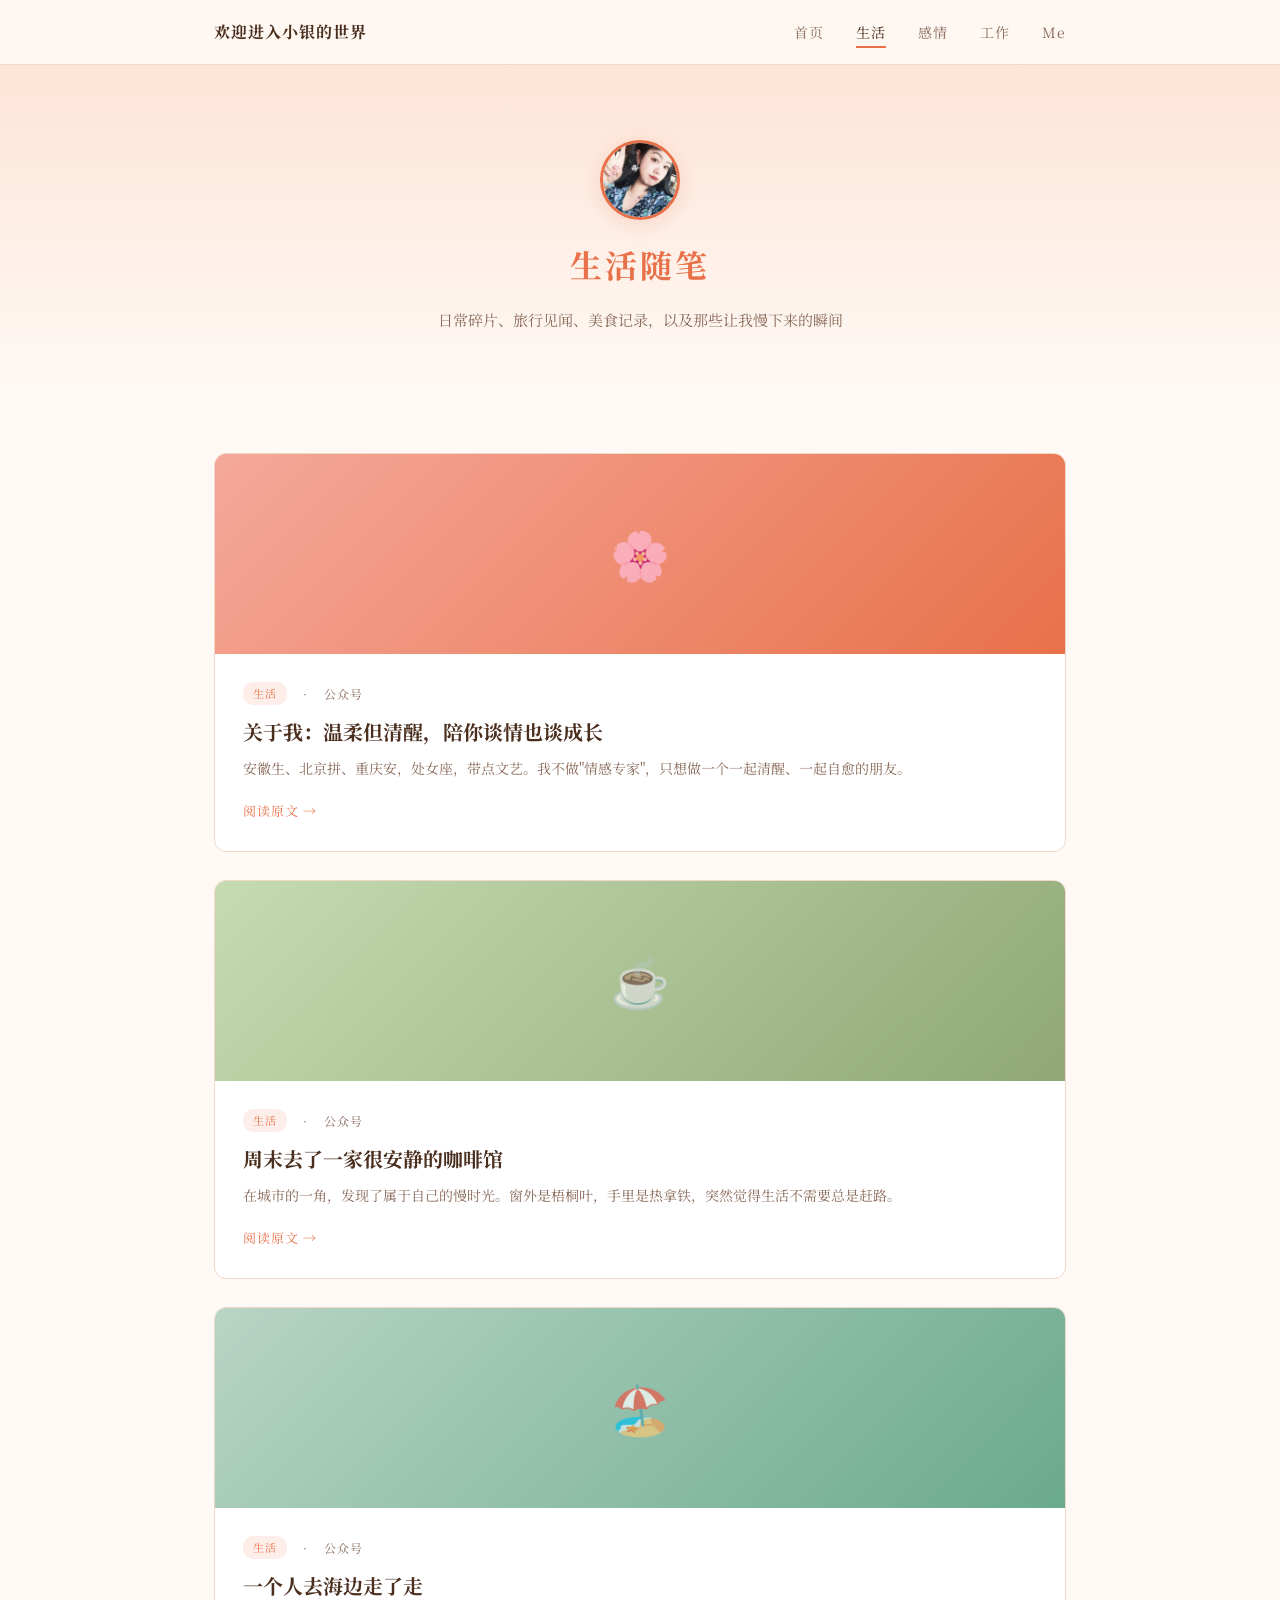
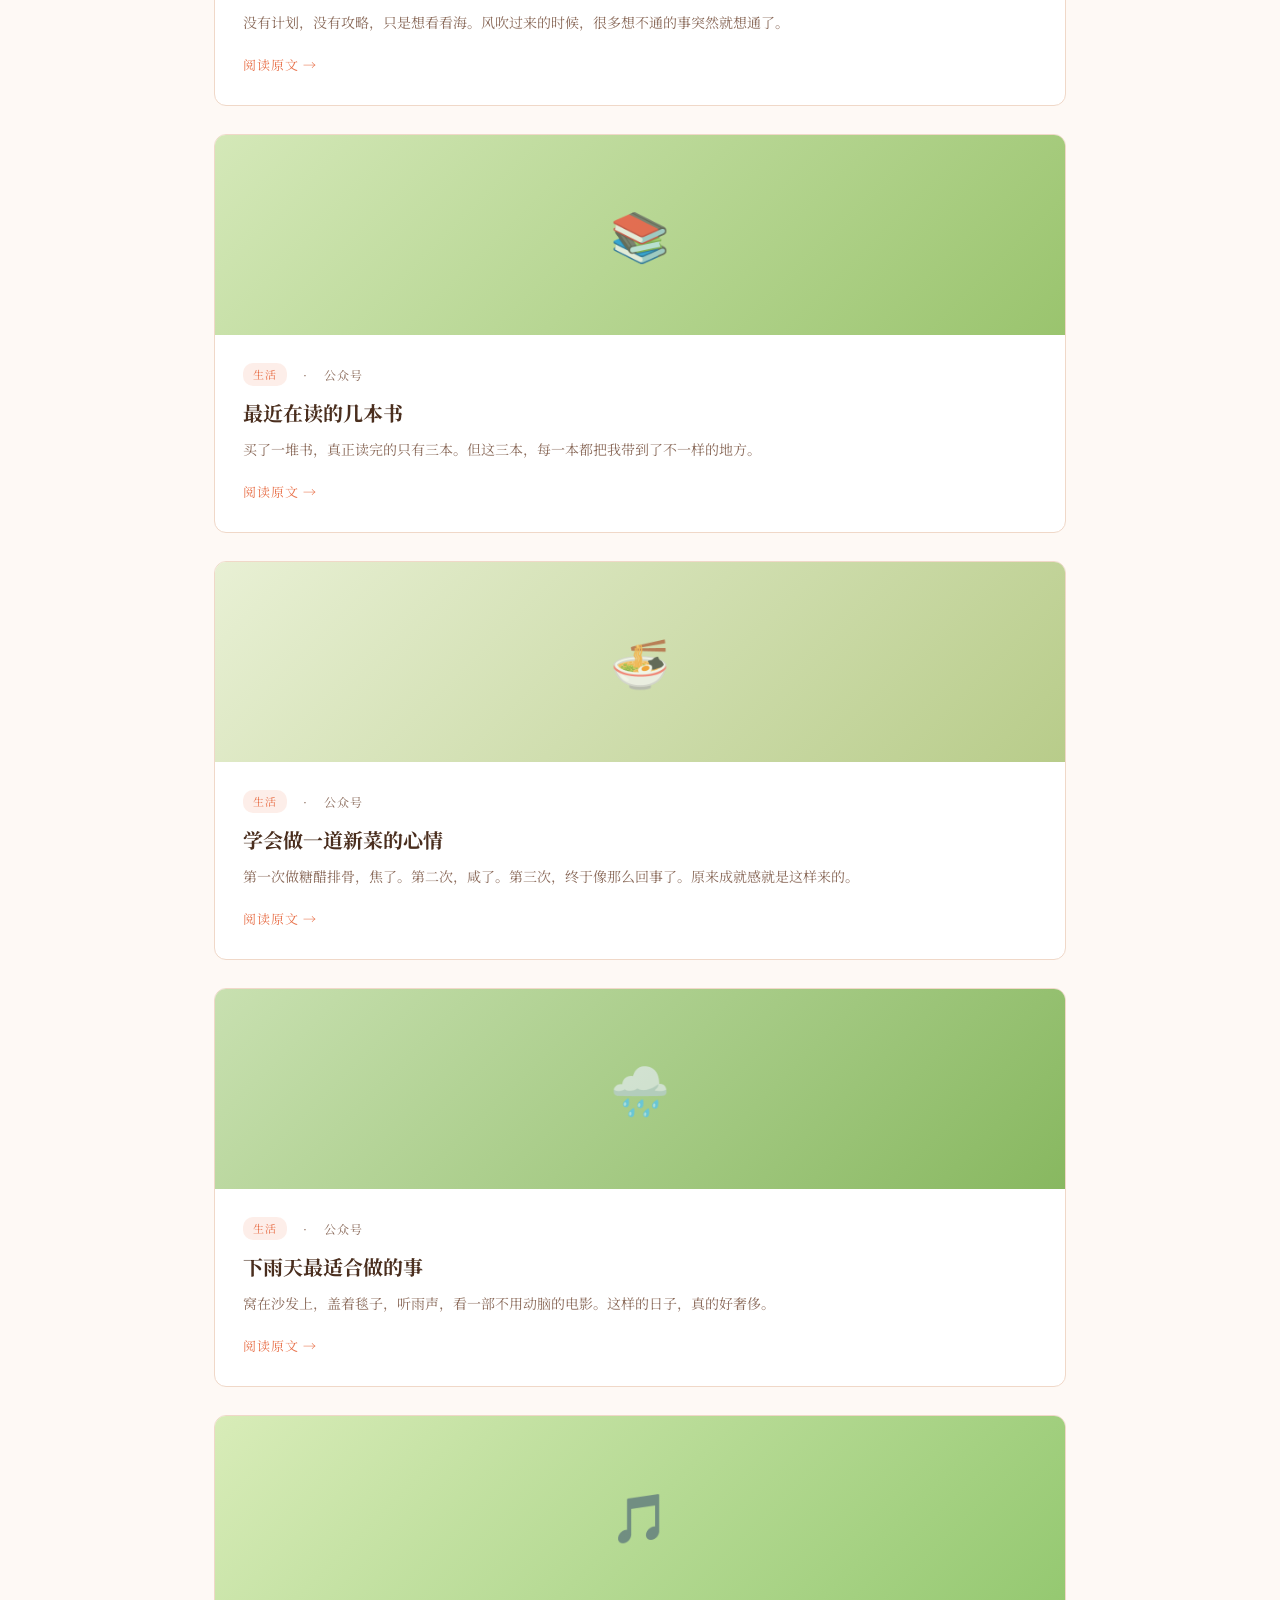
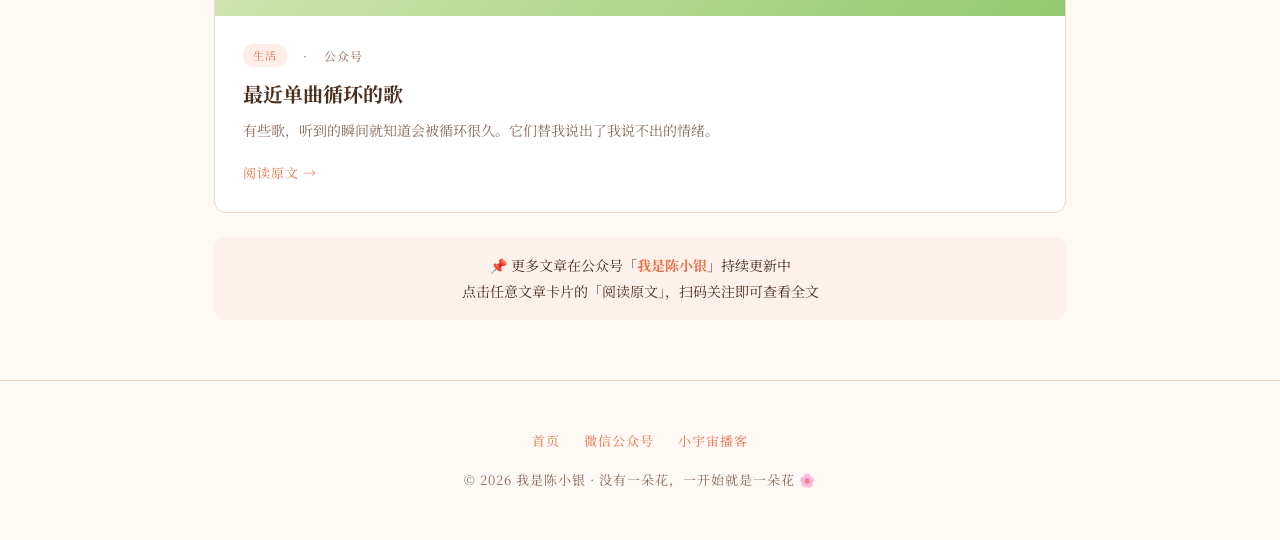
==== life.html @ 2db0ca1d "初始网站：陈小银个人网站 v1" ====
<!DOCTYPE html>
<html lang="zh-CN">
<head>
  <meta charset="UTF-8">
  <meta name="viewport" content="width=device-width, initial-scale=1.0">
  <title>生活 — 我是陈小银</title>
  <link href="https://fonts.googleapis.com/css2?family=Noto+Serif+SC:wght@400;700&display=swap" rel="stylesheet">
  <link rel="stylesheet" href="css/style.css">
</head>
<body>

<nav class="nav" id="nav">
  <div class="nav-inner">
    <a href="index.html" class="nav-logo" style="font-size:16px;letter-spacing:1px;">欢迎进入小银的世界</a>
    <ul class="nav-links" id="navLinks">
      <li><a href="index.html">首页</a></li>
      <li><a href="life.html" class="active">生活</a></li>
      <li><a href="feelings.html">感情</a></li>
      <li><a href="work.html">工作</a></li>
      <li><a href="index.html#about">Me</a></li>
    </ul>
    <button class="nav-toggle" id="navToggle"><span></span><span></span><span></span></button>
  </div>
</nav>

<section class="cat-hero" style="background:linear-gradient(180deg,#fde0d0,var(--cream));">
  <div style="width:80px;height:80px;border-radius:50%;overflow:hidden;margin:0 auto 16px;box-shadow:0 4px 20px rgba(232,113,74,0.2);border:3px solid var(--orange);">
    <img src="../images/life-hero.png" alt="" style="width:100%;height:100%;object-fit:cover;">
  </div>
  <h1 style="color:var(--orange);">生活随笔</h1>
  <p>日常碎片、旅行见闻、美食记录，以及那些让我慢下来的瞬间</p>
</section>

<div class="section">
  <div class="article-list">

    <div class="article-card" onclick="document.getElementById('wechat-qrcode').style.display='flex';" style="cursor:pointer;">
      <div class="article-thumb" style="background:linear-gradient(135deg,#f5a89a,#e8714a);">🌸</div>
      <div class="article-body">
        <div class="article-meta">
          <span class="article-cat life">生活</span>
          <span class="dot"></span>
          <span>公众号</span>
        </div>
        <h3>关于我：温柔但清醒，陪你谈情也谈成长</h3>
        <p>安徽生、北京拼、重庆安，处女座，带点文艺。我不做"情感专家"，只想做一个一起清醒、一起自愈的朋友。</p>
        <span class="article-link" style="color:var(--orange);">阅读原文 →</span>
      </div>
    </div>

    <div class="article-card" onclick="document.getElementById('wechat-qrcode').style.display='flex';" style="cursor:pointer;">
      <div class="article-thumb" style="background:linear-gradient(135deg,#c5dbb2,#8fa876);">☕</div>
      <div class="article-body">
        <div class="article-meta">
          <span class="article-cat life">生活</span>
          <span class="dot"></span>
          <span>公众号</span>
        </div>
        <h3>周末去了一家很安静的咖啡馆</h3>
        <p>在城市的一角，发现了属于自己的慢时光。窗外是梧桐叶，手里是热拿铁，突然觉得生活不需要总是赶路。</p>
        <span class="article-link" style="color:var(--orange);">阅读原文 →</span>
      </div>
    </div>

    <div class="article-card" onclick="document.getElementById('wechat-qrcode').style.display='flex';" style="cursor:pointer;">
      <div class="article-thumb" style="background:linear-gradient(135deg,#b8d4c5,#6aaa8e);">🏖️</div>
      <div class="article-body">
        <div class="article-meta">
          <span class="article-cat life">生活</span>
          <span class="dot"></span>
          <span>公众号</span>
        </div>
        <h3>一个人去海边走了走</h3>
        <p>没有计划，没有攻略，只是想看看海。风吹过来的时候，很多想不通的事突然就想通了。</p>
        <span class="article-link" style="color:var(--orange);">阅读原文 →</span>
      </div>
    </div>

    <div class="article-card" onclick="document.getElementById('wechat-qrcode').style.display='flex';" style="cursor:pointer;">
      <div class="article-thumb" style="background:linear-gradient(135deg,#d4e8b8,#9ac46e);">📚</div>
      <div class="article-body">
        <div class="article-meta">
          <span class="article-cat life">生活</span>
          <span class="dot"></span>
          <span>公众号</span>
        </div>
        <h3>最近在读的几本书</h3>
        <p>买了一堆书，真正读完的只有三本。但这三本，每一本都把我带到了不一样的地方。</p>
        <span class="article-link" style="color:var(--orange);">阅读原文 →</span>
      </div>
    </div>

    <div class="article-card" onclick="document.getElementById('wechat-qrcode').style.display='flex';" style="cursor:pointer;">
      <div class="article-thumb" style="background:linear-gradient(135deg,#e8f0d4,#b8cc8a);">🍜</div>
      <div class="article-body">
        <div class="article-meta">
          <span class="article-cat life">生活</span>
          <span class="dot"></span>
          <span>公众号</span>
        </div>
        <h3>学会做一道新菜的心情</h3>
        <p>第一次做糖醋排骨，焦了。第二次，咸了。第三次，终于像那么回事了。原来成就感就是这样来的。</p>
        <span class="article-link" style="color:var(--orange);">阅读原文 →</span>
      </div>
    </div>

    <div class="article-card" onclick="document.getElementById('wechat-qrcode').style.display='flex';" style="cursor:pointer;">
      <div class="article-thumb" style="background:linear-gradient(135deg,#c8e0b0,#88b860);">🌧️</div>
      <div class="article-body">
        <div class="article-meta">
          <span class="article-cat life">生活</span>
          <span class="dot"></span>
          <span>公众号</span>
        </div>
        <h3>下雨天最适合做的事</h3>
        <p>窝在沙发上，盖着毯子，听雨声，看一部不用动脑的电影。这样的日子，真的好奢侈。</p>
        <span class="article-link" style="color:var(--orange);">阅读原文 →</span>
      </div>
    </div>

    <div class="article-card" onclick="document.getElementById('wechat-qrcode').style.display='flex';" style="cursor:pointer;">
      <div class="article-thumb" style="background:linear-gradient(135deg,#d8ecb8,#94c870);">🎵</div>
      <div class="article-body">
        <div class="article-meta">
          <span class="article-cat life">生活</span>
          <span class="dot"></span>
          <span>公众号</span>
        </div>
        <h3>最近单曲循环的歌</h3>
        <p>有些歌，听到的瞬间就知道会被循环很久。它们替我说出了我说不出的情绪。</p>
        <span class="article-link" style="color:var(--orange);">阅读原文 →</span>
      </div>
    </div>

  </div>

  <div style="text-align:center;margin-top:24px;padding:16px;background:rgba(232,113,74,0.06);border-radius:12px;">
    <p style="color:var(--brown-d);font-size:14px;line-height:1.8;">📌 更多文章在公众号「<strong style="color:var(--orange);">我是陈小银</strong>」持续更新中<br>点击任意文章卡片的「阅读原文」，扫码关注即可查看全文</p>
  </div>
</div>

<!-- 微信公众号弹窗（默认隐藏） -->
<div id="wechat-qrcode" style="display:none; position:fixed; top:0;left:0;right:0;bottom:0;z-index:200;background:rgba(60,50,40,0.7); align-items:center; justify-content:center;" onclick="this.style.display='none'">
  <div style="background:#fff; border-radius:16px; padding:32px; text-align:center; max-width:320px;" onclick="event.stopPropagation()">
    <img src="../images/qrcode-wechat.png" alt="微信公众号二维码" style="width:220px;height:220px;object-fit:contain;border-radius:12px;margin-bottom:16px;">
    <h3 style="color:var(--brown-d);margin-bottom:8px;">📱 在公众号看全文</h3>
    <p style="color:var(--text-l);font-size:14px;line-height:1.6;">搜索「<strong style="color:var(--orange);">我是陈小银</strong>」关注我<br>或微信扫码直接进入 🌸</p>
    <button onclick="document.getElementById('wechat-qrcode').style.display='none'" style="margin-top:16px;padding:8px 28px;border:1px solid var(--border);border-radius:20px;background:none;color:var(--text-l);cursor:pointer;font-size:13px;">关闭</button>
  </div>
</div>

<footer class="footer">
  <div class="footer-links">
    <a href="../index.html">首页</a>
    <a href="#" onclick="event.preventDefault(); document.getElementById('wechat-qrcode').style.display='flex';">微信公众号</a>
    <a href="https://www.xiaoyuzhoufm.com" target="_blank">小宇宙播客</a>
  </div>
  <p>© 2026 我是陈小银 · 没有一朵花，一开始就是一朵花 🌸</p>
</footer>

<script>
  window.addEventListener('scroll', () => {
    document.getElementById('nav').classList.toggle('scrolled', window.scrollY > 10);
  });
  const t = document.getElementById('navToggle');
  const l = document.getElementById('navLinks');
  t.addEventListener('click', () => { t.classList.toggle('open'); l.classList.toggle('open'); });
</script>
</body>
</html>
---- css/style.css ----
/* ========== 全局变量 ========== */
:root {
  --cream:    #fef9f5;
  --warm:     #fde8d8;
  --brown:    #6b4a3a;
  --brown-d:  #4a2e1e;
  --orange:   #e8714a;
  --orange-l: #f5a89a;
  --coral:    #e8543a;
  --peach:    #f5c6aa;
  --gold:     #e8a33d;
  --text:     #3a2820;
  --text-l:   #8a6a5a;
  --border:   #f0d8c8;
  --white:    #ffffff;
  --shadow:   0 2px 20px rgba(232,113,74,0.10);
  --radius:   12px;
}

/* ========== 重置 ========== */
*, *::before, *::after { margin:0; padding:0; box-sizing:border-box; }

html { scroll-behavior:smooth; }

body {
  font-family: "Noto Serif SC", "Source Han Serif CN", Georgia, "Times New Roman", serif;
  background: var(--cream);
  color: var(--text);
  line-height: 1.8;
  -webkit-font-smoothing: antialiased;
}

a { color:inherit; text-decoration:none; }
img { max-width:100%; display:block; }

/* ========== 导航 ========== */
.nav {
  position: fixed; top:0; left:0; right:0;
  z-index: 100;
  background: rgba(254,249,245,0.92);
  backdrop-filter: blur(12px);
  -webkit-backdrop-filter: blur(12px);
  border-bottom: 1px solid var(--border);
  transition: box-shadow 0.3s;
}
.nav.scrolled { box-shadow: var(--shadow); }

.nav-inner {
  max-width: 900px;
  margin: 0 auto;
  padding: 0 24px;
  height: 64px;
  display: flex;
  align-items: center;
  justify-content: space-between;
}

.nav-logo {
  font-size: 20px;
  font-weight: 700;
  color: var(--brown-d);
  letter-spacing: 1px;
}

.nav-links {
  display: flex;
  gap: 32px;
  list-style: none;
}

.nav-links a {
  font-size: 14px;
  color: var(--text-l);
  letter-spacing: 1px;
  padding: 4px 0;
  position: relative;
  transition: color 0.3s;
}
.nav-links a::after {
  content:"";
  position: absolute;
  bottom: -2px; left:0; right:0;
  height: 2px;
  background: var(--orange);
  transform: scaleX(0);
  transition: transform 0.3s;
}
.nav-links a:hover,
.nav-links a.active {
  color: var(--brown-d);
}
.nav-links a:hover::after,
.nav-links a.active::after { transform:scaleX(1); }

/* 手机导航 */
.nav-toggle {
  display: none;
  background: none; border: none;
  cursor: pointer;
  width: 28px; height: 20px;
  position: relative;
}
.nav-toggle span {
  display: block;
  width: 100%; height: 2px;
  background: var(--brown-d);
  position: absolute;
  transition: all 0.3s;
}
.nav-toggle span:nth-child(1) { top:0; }
.nav-toggle span:nth-child(2) { top:9px; }
.nav-toggle span:nth-child(3) { top:18px; }
.nav-toggle.open span:nth-child(1) { top:9px; transform:rotate(45deg); }
.nav-toggle.open span:nth-child(2) { opacity:0; }
.nav-toggle.open span:nth-child(3) { top:9px; transform:rotate(-45deg); }

/* ========== 主页头部 ========== */
.hero {
  padding: 140px 24px 80px;
  text-align: center;
  background: linear-gradient(180deg, var(--warm) 0%, var(--cream) 100%);
}

.hero-avatar {
  width: 110px; height: 110px;
  border-radius: 50%;
  background: linear-gradient(135deg, var(--sage-l), var(--peach));
  margin: 0 auto 28px;
  display: flex;
  align-items: center;
  justify-content: center;
  font-size: 42px;
  color: var(--white);
  box-shadow: 0 8px 32px rgba(232,113,74,0.25);
}

.hero h1 {
  font-size: 36px;
  font-weight: 700;
  color: var(--brown-d);
  margin-bottom: 12px;
  letter-spacing: 2px;
}

.hero-tagline {
  font-size: 16px;
  color: var(--text-l);
  max-width: 500px;
  margin: 0 auto 32px;
  line-height: 1.7;
}

.hero-tags {
  display: flex;
  justify-content: center;
  gap: 12px;
  flex-wrap: wrap;
}

.tag {
  display: inline-block;
  padding: 6px 18px;
  border-radius: 20px;
  font-size: 13px;
  letter-spacing: 1px;
  border: 1px solid var(--border);
  color: var(--text-l);
  background: var(--white);
  transition: all 0.3s;
  cursor: pointer;
}
.tag:hover {
  border-color: var(--orange);
  color: var(--orange);
  background: rgba(232,113,74,0.08);
}

/* ========== 内容区通用 ========== */
.section {
  max-width: 900px;
  margin: 0 auto;
  padding: 60px 24px;
}

.section-header {
  text-align: center;
  margin-bottom: 48px;
}

.section-header h2 {
  font-size: 26px;
  font-weight: 700;
  color: var(--brown-d);
  letter-spacing: 2px;
  margin-bottom: 8px;
}

.section-header p {
  font-size: 14px;
  color: var(--text-l);
  letter-spacing: 1px;
}

/* ========== 分类导航卡片 ========== */
.categories {
  display: grid;
  grid-template-columns: repeat(3, 1fr);
  gap: 24px;
  margin-bottom: 60px;
}

.cat-card {
  background: var(--white);
  border-radius: var(--radius);
  padding: 36px 28px;
  text-align: center;
  border: 1px solid var(--border);
  transition: all 0.35s;
  cursor: pointer;
}
.cat-card:hover {
  transform: translateY(-4px);
  box-shadow: 0 12px 40px rgba(90,70,50,0.12);
  border-color: transparent;
}

.cat-icon {
  width: 56px; height: 56px;
  border-radius: 16px;
  margin: 0 auto 20px;
  display: flex;
  align-items: center;
  justify-content: center;
  font-size: 26px;
}

.cat-card.life .cat-icon    { background: rgba(232,113,74,0.15); }
.cat-card.feeling .cat-icon { background: rgba(245,168,154,0.18); }
.cat-card.work .cat-icon    { background: rgba(232,163,61,0.15); }

.cat-card h3 {
  font-size: 18px;
  font-weight: 700;
  color: var(--brown-d);
  margin-bottom: 8px;
  letter-spacing: 1px;
}

.cat-card p {
  font-size: 13px;
  color: var(--text-l);
  line-height: 1.6;
}

.cat-count {
  display: inline-block;
  margin-top: 16px;
  font-size: 12px;
  color: var(--orange);
  letter-spacing: 1px;
}

/* ========== 文章卡片 ========== */
.article-list {
  display: flex;
  flex-direction: column;
  gap: 28px;
}

.article-card {
  background: var(--white);
  border-radius: var(--radius);
  overflow: hidden;
  border: 1px solid var(--border);
  transition: all 0.35s;
  display: flex;
  flex-direction: column;
}
.article-card:hover {
  transform: translateY(-3px);
  box-shadow: 0 8px 32px rgba(90,70,50,0.10);
  border-color: transparent;
}

.article-card a { display:flex; flex-direction:column; height:100%; }

.article-thumb {
  width: 100%;
  height: 200px;
  background: linear-gradient(135deg, var(--warm), var(--sage-l));
  display: flex;
  align-items: center;
  justify-content: center;
  font-size: 48px;
  color: rgba(255,255,255,0.7);
}

.article-body {
  padding: 28px;
  flex: 1;
  display: flex;
  flex-direction: column;
}

.article-meta {
  display: flex;
  align-items: center;
  gap: 12px;
  margin-bottom: 12px;
  font-size: 12px;
  color: var(--text-l);
  letter-spacing: 1px;
}

.article-meta .dot::before { content:"·"; margin:0 4px; }

.article-cat {
  display: inline-block;
  padding: 2px 10px;
  border-radius: 10px;
  font-size: 11px;
  letter-spacing: 1px;
}
.article-cat.life     { background:rgba(232,113,74,0.12); color:var(--orange); }
.article-cat.feeling  { background:rgba(245,168,154,0.18); color:var(--coral); }
.article-cat.work     { background:rgba(232,163,61,0.12);  color:var(--gold); }

.article-body h3 {
  font-size: 20px;
  font-weight: 700;
  color: var(--brown-d);
  line-height: 1.5;
  margin-bottom: 10px;
}

.article-body p {
  font-size: 14px;
  color: var(--text-l);
  line-height: 1.7;
  flex: 1;
}

.article-link {
  margin-top: 18px;
  font-size: 13px;
  color: var(--orange);
  letter-spacing: 1px;
  display: flex;
  align-items: center;
  gap: 6px;
  transition: gap 0.3s;
}
.article-card:hover .article-link { gap: 10px; }

/* ========== 关于我 ========== */
.about {
  background: var(--warm);
  border-radius: 16px;
  padding: 48px 36px;
  display: flex;
  gap: 40px;
  align-items: center;
}

.about-text { flex:1; }

.about-text h2 {
  font-size: 24px;
  font-weight: 700;
  color: var(--brown-d);
  margin-bottom: 16px;
  letter-spacing: 1px;
}

.about-text p {
  font-size: 15px;
  color: var(--text-l);
  line-height: 1.9;
  margin-bottom: 12px;
}

.about-img {
  width: 180px; height: 180px;
  border-radius: 50%;
  background: linear-gradient(135deg, var(--sage-l), var(--peach), var(--coral));
  flex-shrink: 0;
  display: flex;
  align-items: center;
  justify-content: center;
  font-size: 64px;
  color: rgba(255,255,255,0.8);
  box-shadow: 0 8px 32px rgba(212,134,107,0.20);
}

/* ========== 页脚 ========== */
.footer {
  text-align: center;
  padding: 48px 24px;
  border-top: 1px solid var(--border);
  font-size: 13px;
  color: var(--text-l);
  letter-spacing: 1px;
}

.footer a {
  color: var(--orange);
  transition: color 0.3s;
}
.footer a:hover { color: var(--brown-d); }

.footer-links {
  display: flex;
  justify-content: center;
  gap: 24px;
  margin-bottom: 16px;
}

/* ========== 分类页面 ========== */
.cat-hero {
  padding: 140px 24px 60px;
  text-align: center;
}
.cat-hero h1 {
  font-size: 32px;
  font-weight: 700;
  color: var(--brown-d);
  letter-spacing: 3px;
  margin-bottom: 12px;
}
.cat-hero p {
  font-size: 15px;
  color: var(--text-l);
}

/* ========== 文章详情页 ========== */
.article-hero {
  padding: 140px 24px 60px;
  text-align: center;
  background: linear-gradient(180deg, var(--warm) 0%, var(--cream) 100%);
}

.article-hero h1 {
  font-size: 32px;
  font-weight: 700;
  color: var(--brown-d);
  max-width: 700px;
  margin: 0 auto 20px;
  line-height: 1.4;
  letter-spacing: 1px;
}

.article-hero .meta {
  font-size: 13px;
  color: var(--text-l);
  letter-spacing: 1px;
}

.article-content {
  max-width: 720px;
  margin: 0 auto;
  padding: 60px 24px 80px;
  font-size: 16px;
  line-height: 2;
  color: var(--text);
}

.article-content h2 {
  font-size: 22px;
  font-weight: 700;
  color: var(--brown-d);
  margin: 40px 0 16px;
  letter-spacing: 1px;
}

.article-content p {
  margin-bottom: 20px;
}

.article-content blockquote {
  border-left: 3px solid var(--orange);
  padding: 16px 24px;
  margin: 28px 0;
  background: rgba(232,113,74,0.06);
  border-radius: 0 var(--radius) var(--radius) 0;
  font-style: italic;
  color: var(--text-l);
}

/* ========== 返回链接 ========== */
.back-link {
  display: inline-flex;
  align-items: center;
  gap: 6px;
  font-size: 14px;
  color: var(--text-l);
  letter-spacing: 1px;
  margin-bottom: 32px;
  transition: color 0.3s;
}
.back-link:hover { color: var(--sage); }

/* ========== 响应式 ========== */
@media (max-width:768px) {
  .nav-links { 
    display: none;
    position: absolute;
    top: 64px; left:0; right:0;
    background: rgba(250,248,245,0.98);
    backdrop-filter: blur(12px);
    flex-direction: column;
    padding: 20px 24px;
    gap: 20px;
    border-bottom: 1px solid var(--border);
  }
  .nav-links.open { display:flex; }
  .nav-toggle { display:block; }

  .hero h1 { font-size: 28px; }
  .hero { padding: 120px 20px 60px; }

  .categories { grid-template-columns:1fr; gap:16px; }

  .about { flex-direction:column; text-align:center; padding:36px 24px; }
  .about-img { width:140px; height:140px; font-size:48px; }

  .article-card a { flex-direction:column; }
  .article-thumb { height:160px; }

  .cat-hero h1 { font-size: 26px; }
  .article-hero h1 { font-size: 26px; }
}
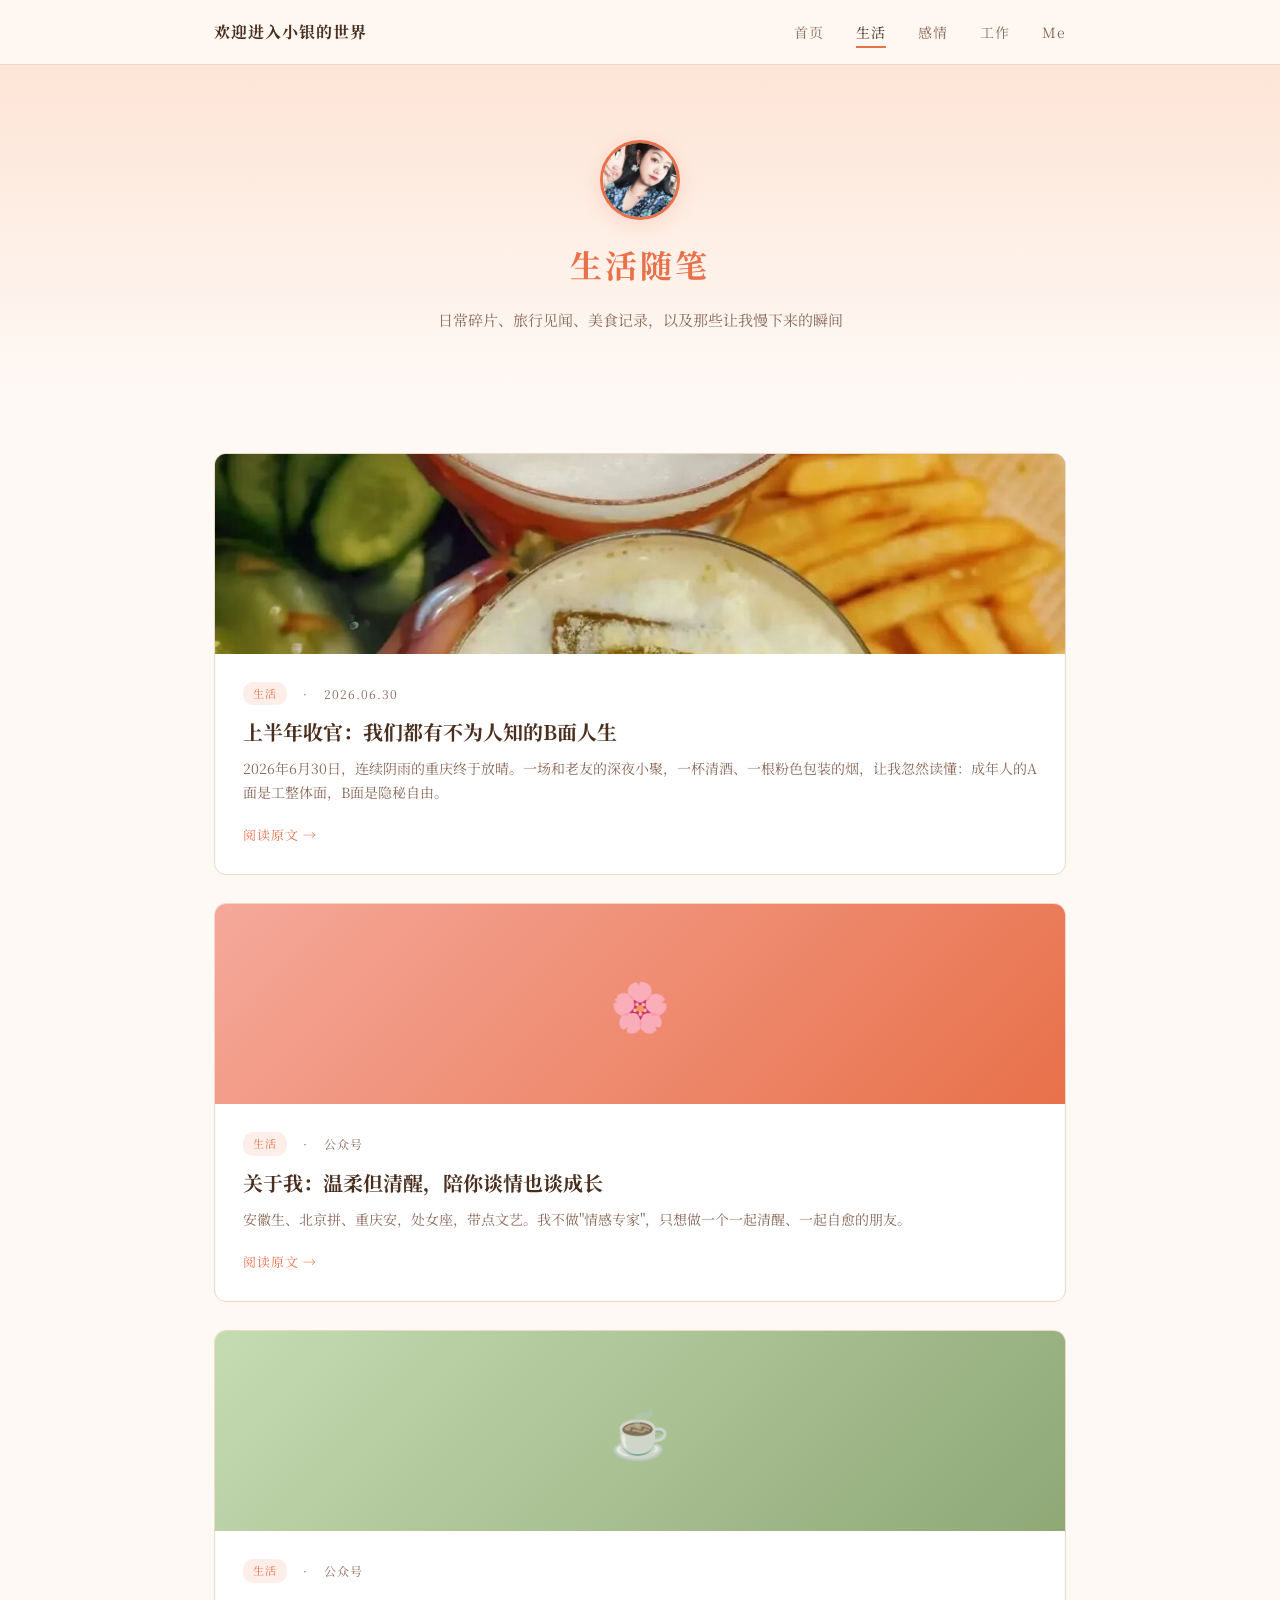
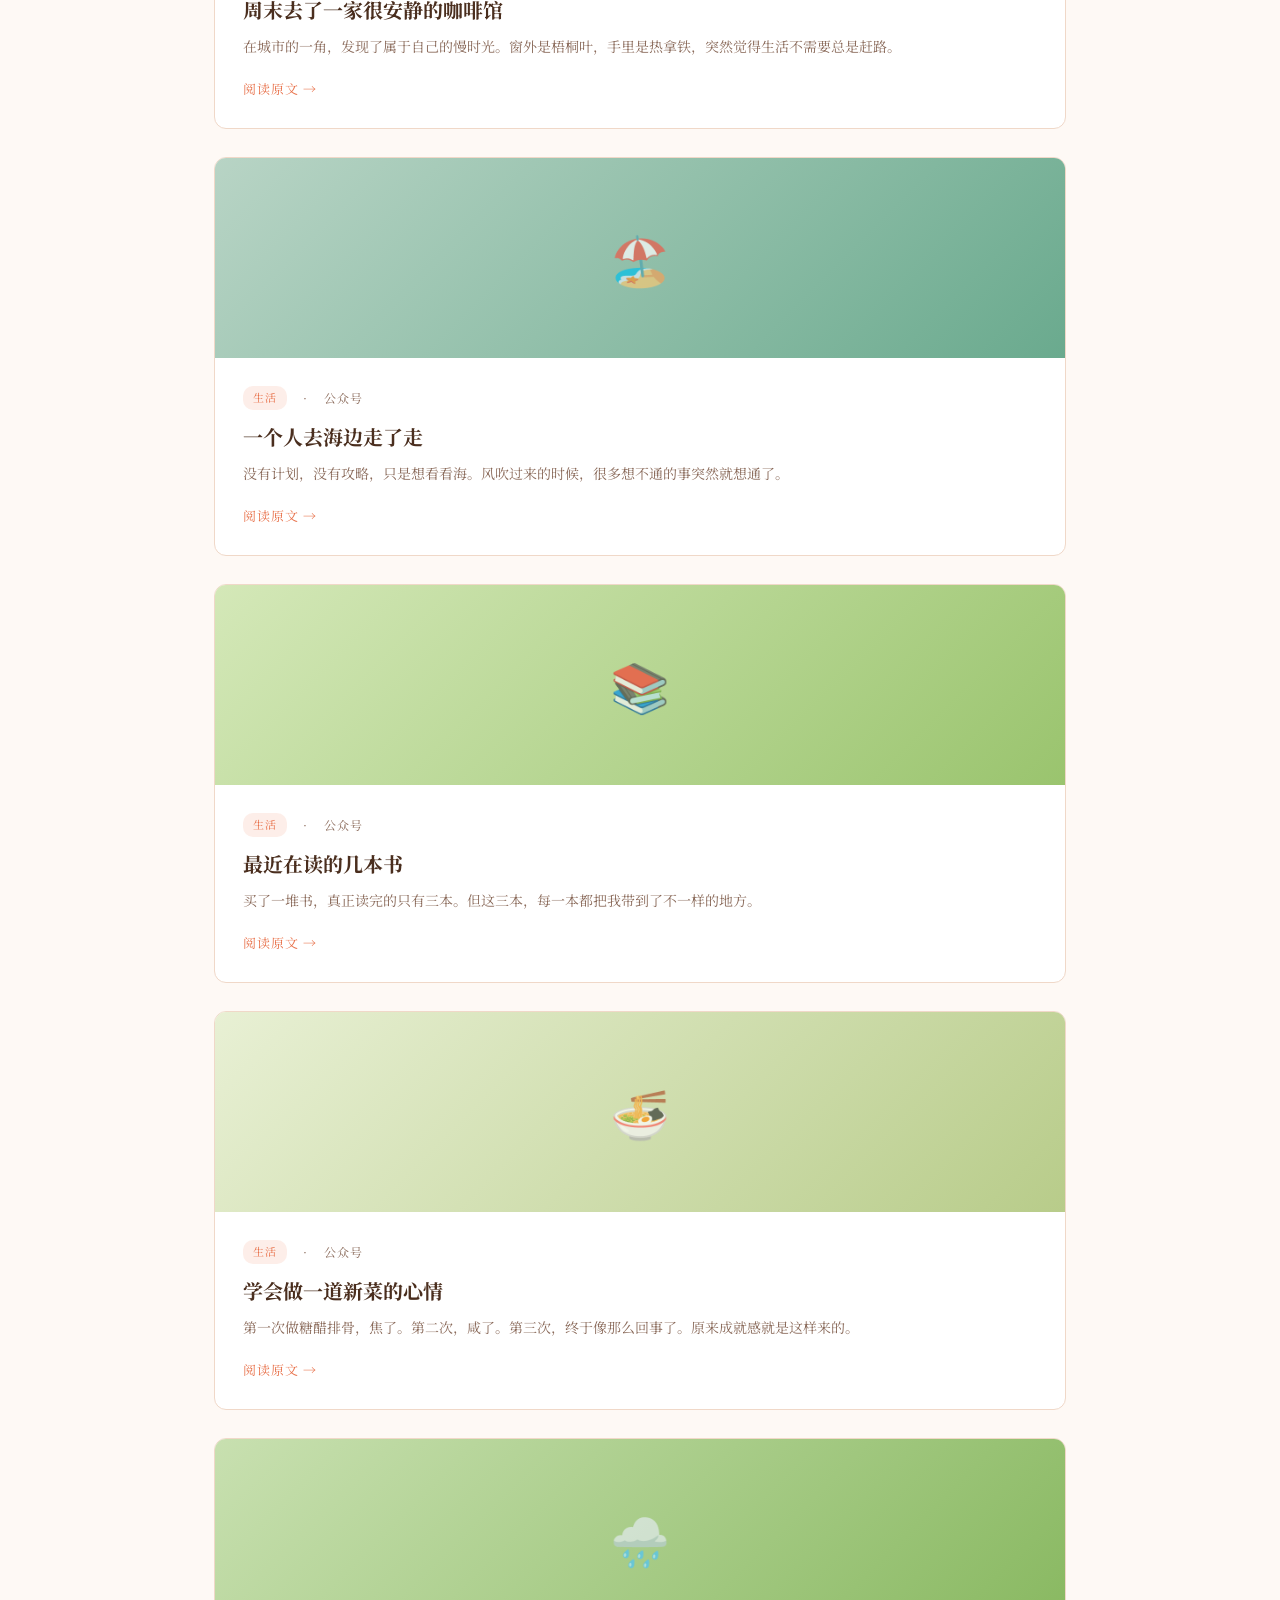
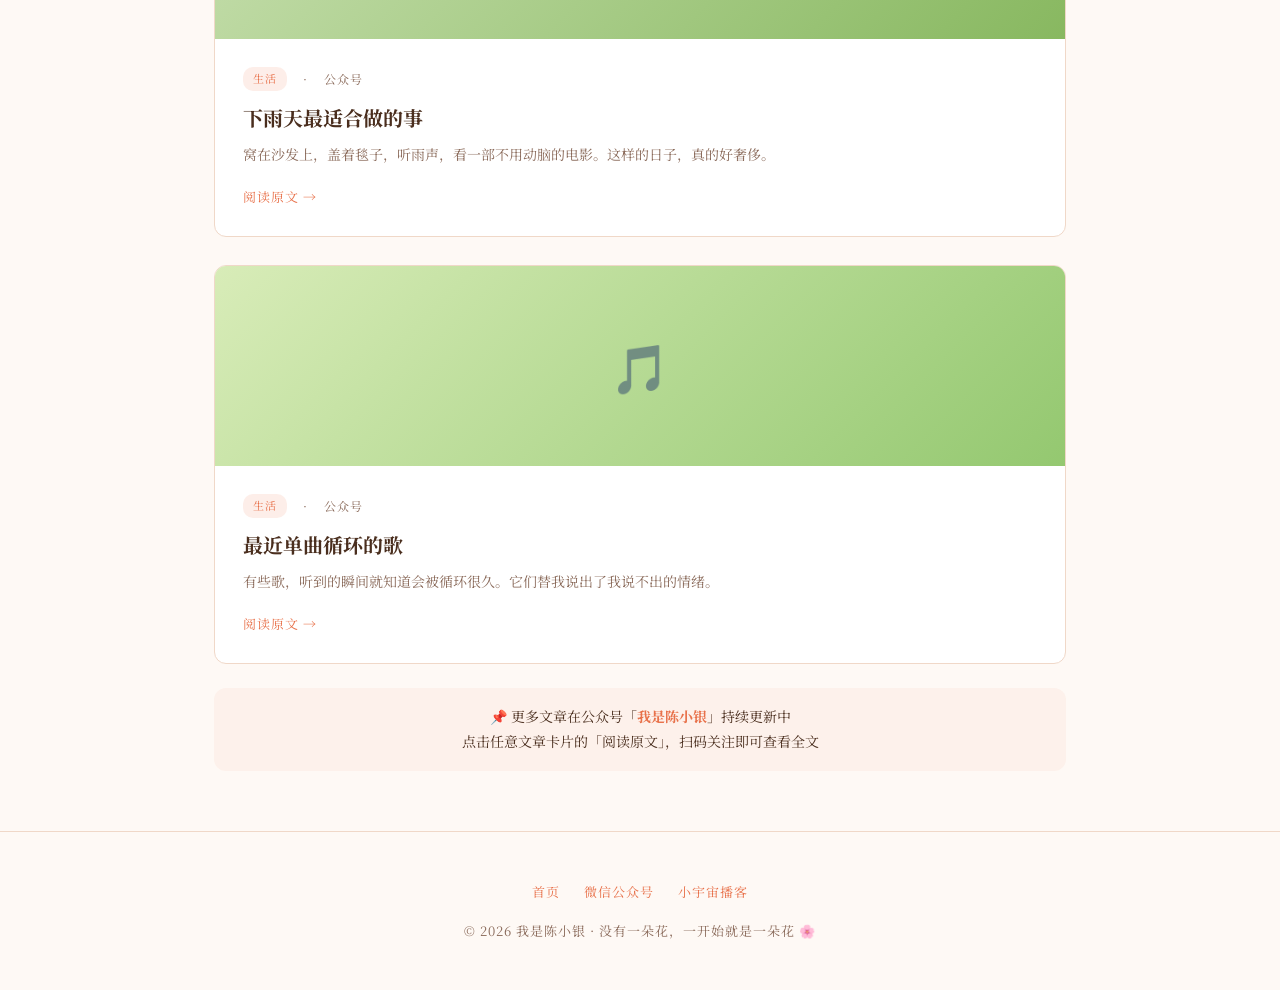
==== commit a9e10172: "新增文章《上半年收官》+ 更新237篇原创 + 生活分类快乐值得" ====
--- a/life.html
+++ b/life.html
@@ -33,6 +33,20 @@
 
 <div class="section">
   <div class="article-list">
+
+    <div class="article-card" onclick="document.getElementById('wechat-qrcode').style.display='flex';" style="cursor:pointer;">
+      <div class="article-thumb" style="background:url('images/life-2026-h1.jpeg') center/cover no-repeat,linear-gradient(135deg,#f5a89a,#e8714a);"></div>
+      <div class="article-body">
+        <div class="article-meta">
+          <span class="article-cat life">生活</span>
+          <span class="dot"></span>
+          <span>2026.06.30</span>
+        </div>
+        <h3>上半年收官：我们都有不为人知的B面人生</h3>
+        <p>2026年6月30日，连续阴雨的重庆终于放晴。一场和老友的深夜小聚，一杯清酒、一根粉色包装的烟，让我忽然读懂：成年人的A面是工整体面，B面是隐秘自由。</p>
+        <span class="article-link" style="color:var(--orange);">阅读原文 →</span>
+      </div>
+    </div>
 
     <div class="article-card" onclick="document.getElementById('wechat-qrcode').style.display='flex';" style="cursor:pointer;">
       <div class="article-thumb" style="background:linear-gradient(135deg,#f5a89a,#e8714a);">🌸</div>
